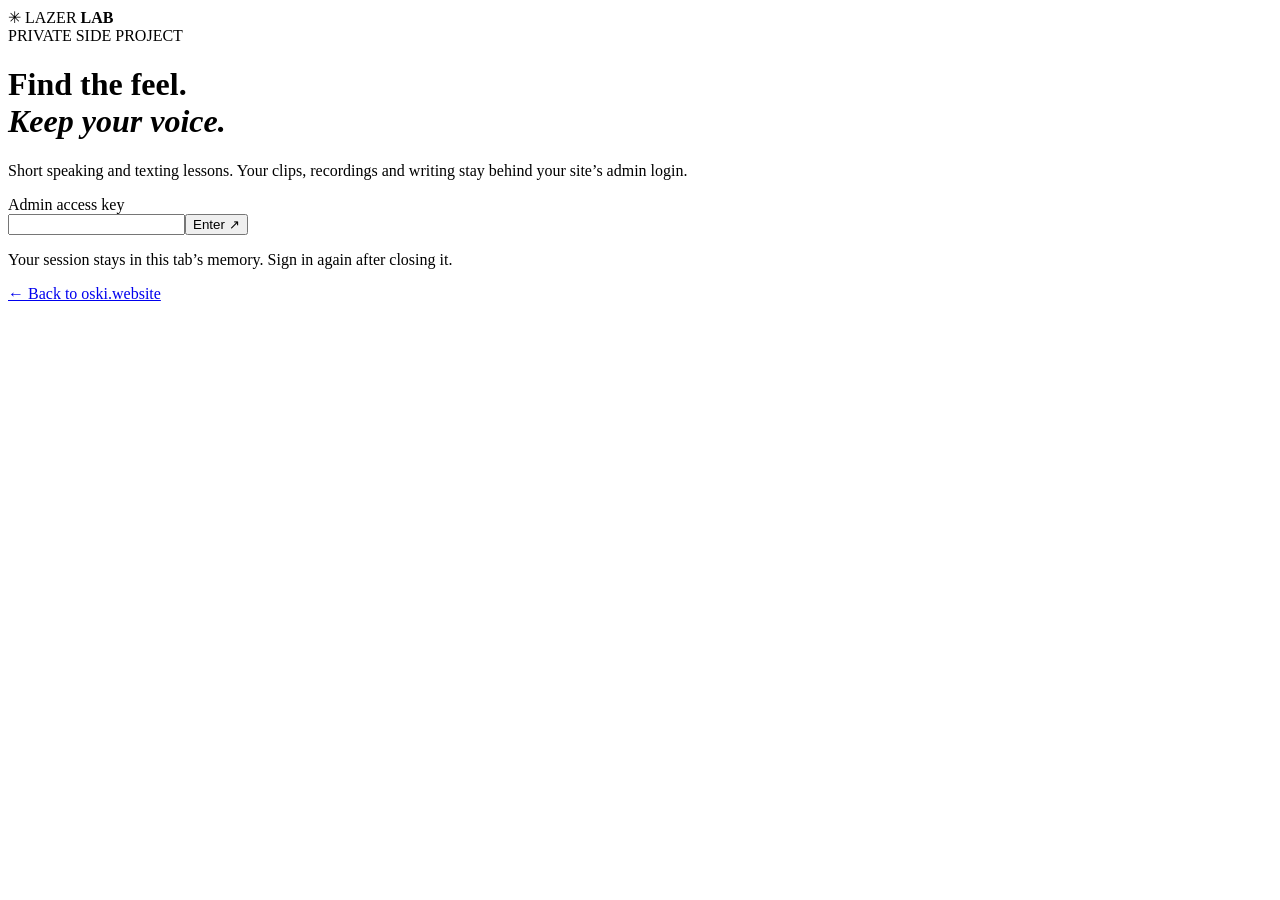
==== lazer/index.html @ a85c16ff "Add private LAZER LAB app at /lazer/" ====
<!doctype html>
<html lang="en">
<head>
  <meta charset="utf-8">
  <meta name="viewport" content="width=device-width,initial-scale=1">
  <meta name="robots" content="noindex,nofollow,noarchive">
  <meta name="referrer" content="strict-origin-when-cross-origin">
  <meta http-equiv="Content-Security-Policy" content="default-src 'none'; script-src 'self'; style-src 'self'; connect-src https://otyoaqppxycpvpsclqvy.supabase.co; img-src 'self' data:; media-src 'self' blob: https://otyoaqppxycpvpsclqvy.supabase.co; frame-src https://www.youtube.com https://www.youtube-nocookie.com; form-action 'none'; base-uri 'none'; object-src 'none'">
  <meta name="theme-color" content="#100a09">
  <title>LAZER LAB · Your voice, your words</title>
  <link rel="stylesheet" href="./style.css">
  <script src="./app.js" defer></script>
</head>
<body>
  <div class="ember" aria-hidden="true"></div>
  <main id="login" class="lock-screen">
    <div class="lock-card">
      <div class="brand"><span class="mark">✳</span> LAZER <b>LAB</b></div>
      <span class="kicker">PRIVATE SIDE PROJECT</span>
      <h1>Find the feel.<br><em>Keep your voice.</em></h1>
      <p>Short speaking and texting lessons. Your clips, recordings and writing stay behind your site’s admin login.</p>
      <label for="password">Admin access key</label>
      <div class="login-row"><input id="password" type="password" autocomplete="current-password"><button id="signIn" class="primary">Enter ↗</button></div>
      <p id="loginStatus" class="status" role="status">Your session stays in this tab’s memory. Sign in again after closing it.</p>
      <a href="/">← Back to oski.website</a>
    </div>
  </main>

  <div id="app" hidden>
    <header class="header">
      <button id="home" class="brand" aria-label="Go to Speak"><span class="mark">✳</span> LAZER <b>LAB</b></button>
      <nav class="nav" aria-label="Main navigation">
        <button data-tab="speak" class="active"><span class="nav-icon">◉</span> Speak</button>
        <button data-tab="text"><span class="nav-icon">✎</span> Text</button>
        <button data-tab="clips"><span class="nav-icon">▣</span> Clips</button>
        <button data-tab="history"><span class="nav-icon">▤</span> History</button>
      </nav>
      <button id="signOut" class="quiet">Sign out</button>
    </header>
    <div id="notice" class="notice" role="status" hidden></div>

    <section id="speak" class="page active" aria-labelledby="speakTitle">
      <div class="intro"><span class="kicker">SPEAK · 5 MINUTES</span><h1 id="speakTitle">Hear it. Try it. <em>Make it yours.</em></h1><p>One small change per round. The point is to carry it into your own words, without putting on somebody else’s voice.</p></div>
      <div id="speechPath" class="path"></div>
      <section id="speechLesson" class="lesson" hidden></section>
      <p class="footnote">Interview segments stream from YouTube after you choose to load them. YouTube receives playback data. The embedded player may be unavailable in some browsers; use the timestamped link. A segment is one example, not a rule about Southern speech or AAE.</p>
    </section>

    <section id="text" class="page" aria-labelledby="textTitle">
      <div class="intro"><span class="kicker">TEXT · YOUR WORDS</span><h1 id="textTitle">Make it readable. <em>Make it yours.</em></h1><p>Notice a move, then write an original reply. Selective spelling and short phrasing can be playful; forcing every word makes the message harder to understand.</p></div>
      <div class="text-grid">
        <div>
          <div id="textPath" class="path"></div>
          <section id="textLesson" class="lesson" hidden></section>
        </div>
        <aside class="shelf">
          <span class="kicker">SOURCE SHELF</span><h2>Actual writing signals, limited evidence.</h2>
          <p>Official release titles include <a href="https://music.apple.com/us/album/injoy/1734066796" target="_blank" rel="noopener noreferrer">“Injoy,” “injoyable,” “Awsum,” and “mini sto” ↗</a>. These are titles, not private texts or proof of a general spelling rule.</p>
          <p>A <a href="https://www.dazeddigital.com/life-culture/article/68773/1/algospeak-and-performing-for-the-algorithmic-imaginary" target="_blank" rel="noopener noreferrer">published discussion ↗</a> connects “fineshyt” to his videos. That is reported usage, not an authored message sample.</p>
          <details><summary>Add a real text example</summary><p>Paste a short public caption or a message you have permission to use. Label where it came from. It stays private here.</p><label for="textSource">Source label</label><input id="textSource" maxlength="100" placeholder="Post, date, screenshot note…"><label for="textUrl">Public link, optional</label><input id="textUrl" type="url" placeholder="https://…"><label for="textExample">Exact short excerpt</label><textarea id="textExample" maxlength="500" rows="3"></textarea><button id="saveTextSource" class="secondary">Save example</button></details>
          <div id="ownTexts"></div>
        </aside>
      </div>
    </section>

    <section id="clips" class="page" aria-labelledby="clipsTitle">
      <div class="intro"><span class="kicker">YOUR PRIVATE REFERENCES</span><h1 id="clipsTitle">Bring a moment <em>you trust.</em></h1><p>Use one speaker and a short conversational clip. You can practice from it without recording yourself.</p></div>
      <div class="upload lesson"><label for="clipFile">Audio or video · max 30 MB</label><input id="clipFile" type="file" accept="audio/*,video/mp4,video/webm,video/quicktime"><label for="clipTitle">Name this moment</label><input id="clipTitle" maxlength="160" placeholder="Interview · short answer"><label for="clipNote">What do you hear? (optional)</label><textarea id="clipNote" maxlength="500" rows="3" placeholder="One detail, your own words. If unsure, say so."></textarea><button id="uploadClip" class="primary">Save private clip</button><p class="footnote">Only submit clips you are allowed to use. Files are stored in a private Supabase bucket; the original is never published to the public site.</p></div>
      <div id="clipList" class="card-list"></div>
    </section>

    <section id="history" class="page" aria-labelledby="historyTitle">
      <div class="intro"><span class="kicker">YOUR PROGRESS</span><h1 id="historyTitle">What carried <em>over?</em></h1><p>Rounds and saved takes are practice evidence, not an accent score. A good sign is using a small habit in fresh words while feeling at ease.</p></div>
      <div id="historyList" class="card-list"></div>
      <p class="footnote">Manage every saved entry and its audio from the real <a href="/admin.html">/admin panel ↗</a>. Deletion controls are in its LAZER LAB tab.</p>
    </section>
    <footer><span>Small changes. Your own voice.</span><span>Private to the admin account · <a href="/">Back to main site ↗</a></span></footer>
  </div>
</body>
</html>
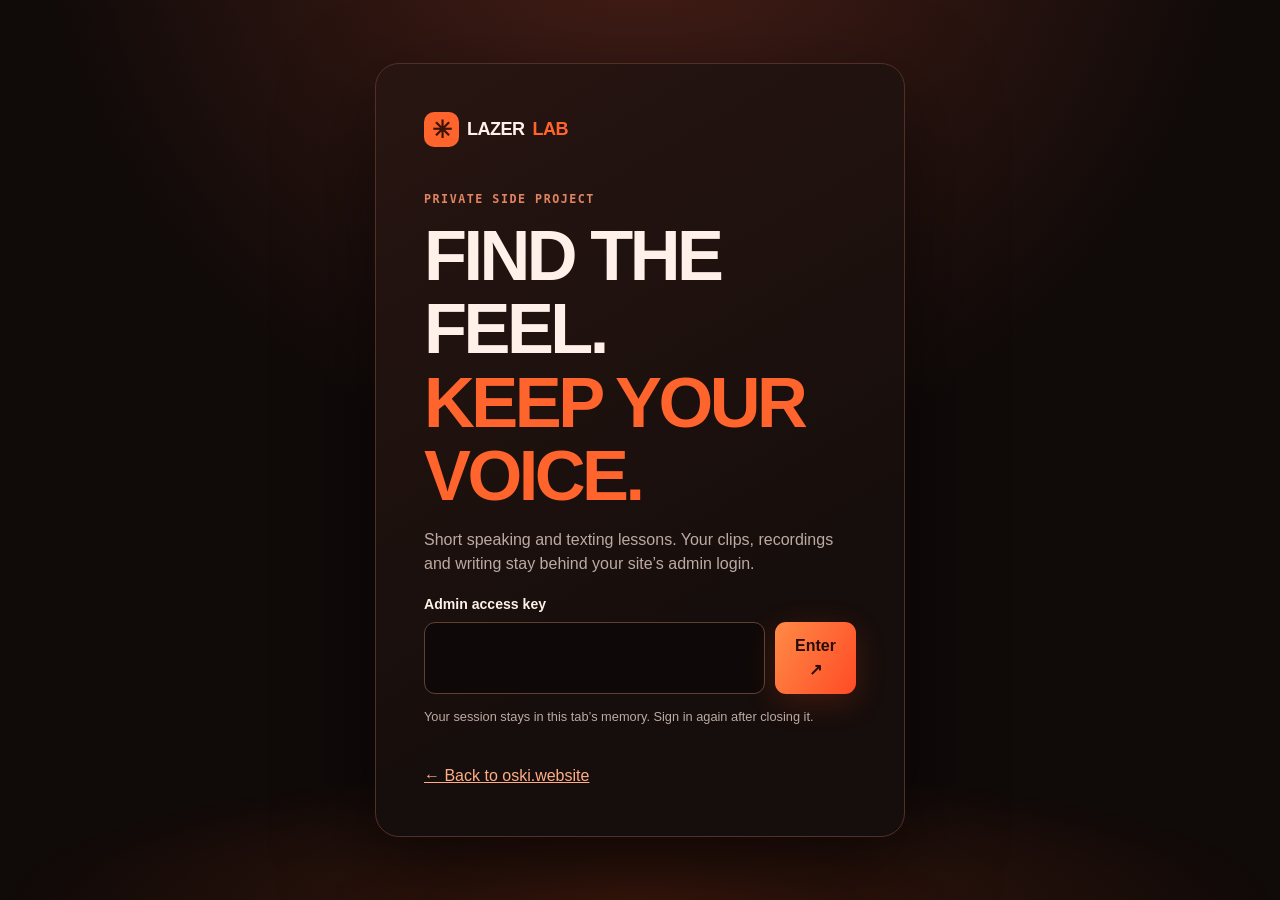
==== commit 4f37bda1: "Link history to the real /admin route" ====
--- a/lazer/index.html
+++ b/lazer/index.html
@@ -72,7 +72,7 @@
     <section id="history" class="page" aria-labelledby="historyTitle">
       <div class="intro"><span class="kicker">YOUR PROGRESS</span><h1 id="historyTitle">What carried <em>over?</em></h1><p>Rounds and saved takes are practice evidence, not an accent score. A good sign is using a small habit in fresh words while feeling at ease.</p></div>
       <div id="historyList" class="card-list"></div>
-      <p class="footnote">Manage every saved entry and its audio from the real <a href="/admin.html">/admin panel ↗</a>. Deletion controls are in its LAZER LAB tab.</p>
+      <p class="footnote">Manage every saved entry and its audio from the real <a href="/admin">/admin panel ↗</a>. Deletion controls are in its LAZER LAB tab.</p>
     </section>
     <footer><span>Small changes. Your own voice.</span><span>Private to the admin account · <a href="/">Back to main site ↗</a></span></footer>
   </div>
--- a/lazer/style.css
+++ b/lazer/style.css
@@ -0,0 +1,4 @@
+:root{color-scheme:dark;--bg:#100a09;--card:#1b1210;--edge:#513028;--text:#fff1e9;--muted:#bdaaa3;--hot:#ff642d;--soft:#3a2019;font-family:Arial,Helvetica,sans-serif}
+*{box-sizing:border-box}body{margin:0;background:radial-gradient(circle at 50% -15%,#4b2018 0,#100a09 38rem);color:var(--text);font-size:16px;line-height:1.5}button,input,textarea{font:inherit}button{cursor:pointer}button:disabled{opacity:.55;cursor:wait}a{color:#ffad86}a:hover{text-decoration:none}button:focus-visible,a:focus-visible,input:focus-visible,textarea:focus-visible{outline:2px solid #ff8b5a;outline-offset:3px}[hidden]{display:none!important}h1,h2,h3,p{margin-top:0}h1{font-size:clamp(2.4rem,6vw,4.4rem);line-height:1.04;letter-spacing:-.05em;font-weight:900;text-transform:uppercase;margin-bottom:16px}h1 em{font-style:normal;color:var(--hot)}h2{font-size:clamp(1.6rem,3vw,2.4rem);line-height:1.1;letter-spacing:-.035em}h3{font-size:1.15rem}p{color:var(--muted)}label{display:block;font-weight:700;font-size:.88rem;margin:18px 0 7px}input,textarea{display:block;width:100%;padding:13px 15px;color:var(--text);background:#0e0908;border:1px solid #604034;border-radius:11px}textarea{resize:vertical}button{border:0;color:var(--text)}button.primary,button.secondary{border-radius:11px;padding:12px 18px;font-weight:800;min-height:46px}button.primary{color:#280e08;background:linear-gradient(120deg,#ff8a46,#ff4b26);box-shadow:0 8px 30px #e7411735}button.primary:hover{filter:brightness(1.1)}button.secondary{background:#392019;border:1px solid #81503e;color:#ffe2d1}button.secondary:hover{background:#4c281c}button.quiet,button.back{background:transparent;color:#d8b4a5;padding:8px}.kicker{font:800 .73rem/1.4 ui-monospace,SFMono-Regular,monospace;letter-spacing:.13em;color:#e18463;text-transform:uppercase}.ember{position:fixed;inset:auto 0 0;height:15vh;z-index:-1;pointer-events:none;background:radial-gradient(ellipse at bottom,#e24d1a32,transparent 70%)}.brand{display:inline-flex;align-items:center;gap:8px;font-size:1.13rem;font-weight:900;letter-spacing:-.03em;background:none;padding:0}.brand b{color:var(--hot)}.mark{display:inline-grid;place-items:center;width:35px;height:35px;border-radius:10px;background:var(--hot);color:#3d1308;font-size:24px}.lock-screen{min-height:100dvh;display:grid;place-items:center;padding:24px}.lock-card{width:min(100%,530px);padding:clamp(24px,5vw,48px);border:1px solid var(--edge);border-radius:24px;background:linear-gradient(150deg,#281511,#160e0c 70%);box-shadow:0 35px 90px #0008}.lock-card .kicker{display:block;margin:44px 0 12px}.lock-card>a{display:inline-block;margin-top:25px}.login-row{display:flex;gap:10px}.login-row input{min-width:0}.status{font-size:.8rem;margin-top:13px}.header{position:sticky;top:0;z-index:5;min-height:76px;padding:12px max(20px,calc((100vw - 1140px)/2));display:flex;align-items:center;justify-content:space-between;gap:24px;background:#130c0bea;border-bottom:1px solid #4d2a20;backdrop-filter:blur(16px)}.nav{display:flex;gap:5px;background:#231511;border:1px solid #583226;border-radius:40px;padding:5px}.nav button{background:transparent;color:#bca69d;border-radius:32px;padding:9px 16px;font-weight:700}.nav button.active{color:#fff2e8;background:#543023}.nav-icon{margin-right:4px}.notice{max-width:1140px;margin:12px auto;padding:11px 17px;border-radius:10px;background:#283623;border:1px solid #728550;color:#e2f4d6}.notice.error{background:#45211a;border-color:#bd5742;color:#ffddd2}.page{display:none;max-width:1140px;min-height:72vh;margin:0 auto;padding:48px 20px 60px}.page.active{display:block}.intro{max-width:780px;margin-bottom:34px}.intro .kicker{display:block;margin-bottom:14px}.intro p{max-width:660px;font-size:1.08rem}.path{display:grid;gap:12px;max-width:790px}.path-card{width:100%;min-height:118px;display:grid;grid-template-columns:64px 1fr 28px;align-items:center;gap:18px;text-align:left;padding:18px 24px;border:1px solid #58382c;border-radius:19px;background:linear-gradient(120deg,#271814,#1b120f);transition:transform .15s,border-color .15s}.path-card:hover{transform:translateY(-2px);border-color:#d66b44}.path-card:first-child{border-color:#ec754c}.path-card.done{border-color:#7b5942}.level{width:56px;height:56px;display:grid;place-items:center;border-radius:50%;background:linear-gradient(135deg,#fe7237,#a42c15);font-weight:900;font-size:1.25rem;box-shadow:0 6px 24px #e3481745}.done .level{background:#4a4430;color:#e8d5b2}.path-card small{display:block;color:#dd906f;font:800 .72rem ui-monospace,monospace;letter-spacing:.1em}.path-card strong{display:block;font-size:1.5rem;line-height:1.15;margin:5px 0}.path-card em{display:block;font-style:normal;color:#ae9b91;font-size:.89rem}.arrow{font-size:1.5rem;color:#ff8a58}.lesson,.shelf,.saved-card{border:1px solid #59392d;border-radius:20px;background:linear-gradient(145deg,#231612,#17100e);padding:clamp(20px,3.5vw,36px)}.lesson{max-width:790px}.lesson .back{display:block;margin:-7px 0 27px}.lesson h2{margin:10px 0 20px}.lesson>p{max-width:610px}.lesson-steps{display:flex;gap:9px;margin:17px 0 22px;flex-wrap:wrap}.lesson-steps span{border:1px solid #5b392d;border-radius:50px;padding:6px 10px;color:#b79e91;font-size:.8rem}.lesson-steps .on{color:#ffb58a;border-color:#ff8a54}.player{margin:23px 0}.video-gate{width:100%;min-height:260px;display:grid;place-content:center;gap:4px;text-align:center;border-radius:14px;border:1px solid #975034;background:radial-gradient(circle at center,#66331f,#1a100e 65%)}.video-gate span{font-size:2rem;color:#ff8e4f}.video-gate strong{font-size:1.3rem}.video-gate small{color:#d9b4a2}.player iframe{display:block;width:100%;aspect-ratio:16/9;border:0;border-radius:14px;background:#000}.player audio,.player video,.record-area audio,.saved-card audio,.saved-card video{width:100%;max-height:350px;margin-top:12px}.cue{margin:22px 0;padding:18px 21px;background:#392017;border-left:3px solid var(--hot);border-radius:8px}.cue b{font:.75rem ui-monospace,monospace;color:#ffac82}.cue p{margin:8px 0 0;color:#f8d9c8}.guard{font-size:.91rem}.prompt{margin:25px 0;padding:25px;background:#130d0c;border:1px solid #624034;border-radius:14px}.prompt small{display:block;color:#e5835d;font-weight:800;letter-spacing:.08em}.prompt strong{display:block;font-size:1.35rem;margin-top:9px}.record-area{border-top:1px solid #55342a;border-bottom:1px solid #55342a;padding:22px 0;margin:20px 0}.record-area p{max-width:580px;margin:5px 0 14px}.record-area button+button{margin-left:10px}.lesson>.primary{margin-top:22px}.footnote{font-size:.81rem;color:#98847d;max-width:790px;margin:18px 0}.text-grid{display:grid;grid-template-columns:minmax(0,1.5fr) minmax(280px,1fr);gap:24px;align-items:start}.shelf{padding:27px}.shelf h2{font-size:1.45rem;margin:10px 0}.shelf p{font-size:.89rem}.shelf details{margin:22px 0;padding-top:18px;border-top:1px solid #563529}.shelf summary{cursor:pointer;font-weight:800;color:#ffa876}.shelf textarea{margin-bottom:12px}.source-card{margin:14px 0;padding:14px;border:1px solid #654337;border-radius:10px;background:#140d0b}.source-card p{margin:7px 0;overflow-wrap:anywhere}.feedback{padding:14px;margin:15px 0;border-radius:10px;background:#3b291e;color:#ffe0c4;min-height:3rem}.feedback:empty{display:none}#saveReply{display:block;margin-top:15px}.upload{max-width:660px}.upload .primary{margin-top:18px}.card-list{display:grid;grid-template-columns:repeat(2,minmax(0,1fr));gap:16px;max-width:900px;margin-top:22px}.saved-card h3{margin:10px 0}.saved-card p{overflow-wrap:anywhere}.card-actions{display:flex;gap:12px;flex-wrap:wrap}.empty{padding:25px;border:1px dashed #644135;border-radius:16px;color:#bba59a}footer{max-width:1140px;margin:auto;padding:25px 20px 100px;border-top:1px solid #442920;display:flex;justify-content:space-between;gap:12px;font-size:.83rem;color:#98847d}
+@media(max-width:760px){.header{padding:11px 17px}.header .brand{font-size:.9rem}.header .mark{width:28px;height:28px}.nav{position:fixed;left:12px;right:12px;bottom:11px;justify-content:space-around;background:#1e120ff4;border-radius:17px;box-shadow:0 10px 30px #0009}.nav button{display:grid;place-items:center;gap:0;min-width:20%;font-size:.73rem;padding:7px}.nav-icon{font-size:1.2rem;margin:0}.header #signOut{font-size:.78rem}.page{padding:30px 17px 50px}.text-grid{grid-template-columns:1fr}.shelf{order:2}.card-list{grid-template-columns:1fr}.path-card{grid-template-columns:48px 1fr 18px;gap:12px;padding:14px;min-height:100px}.level{width:46px;height:46px}.path-card strong{font-size:1.23rem}.path-card em{font-size:.78rem}.video-gate{min-height:190px}footer{display:block;padding-bottom:100px}footer span{display:block;margin-bottom:8px}}
+@media(prefers-reduced-motion:reduce){*{transition:none!important}}
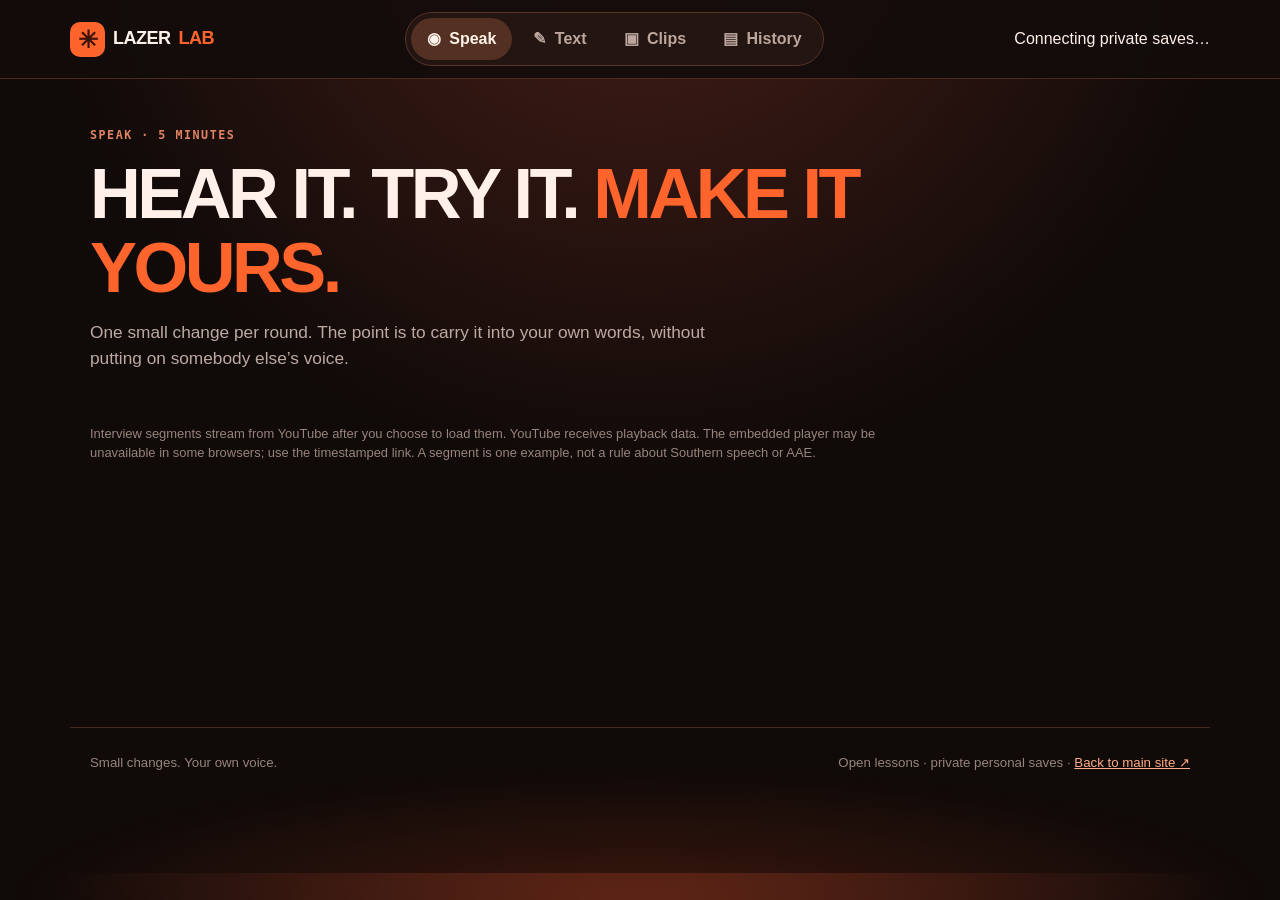
==== commit d213d283: "Open LAZER LAB lessons and add private guest saves with admin inactivity cleanup" ====
--- a/lazer/index.html
+++ b/lazer/index.html
@@ -13,20 +13,7 @@
 </head>
 <body>
   <div class="ember" aria-hidden="true"></div>
-  <main id="login" class="lock-screen">
-    <div class="lock-card">
-      <div class="brand"><span class="mark">✳</span> LAZER <b>LAB</b></div>
-      <span class="kicker">PRIVATE SIDE PROJECT</span>
-      <h1>Find the feel.<br><em>Keep your voice.</em></h1>
-      <p>Short speaking and texting lessons. Your clips, recordings and writing stay behind your site’s admin login.</p>
-      <label for="password">Admin access key</label>
-      <div class="login-row"><input id="password" type="password" autocomplete="current-password"><button id="signIn" class="primary">Enter ↗</button></div>
-      <p id="loginStatus" class="status" role="status">Your session stays in this tab’s memory. Sign in again after closing it.</p>
-      <a href="/">← Back to oski.website</a>
-    </div>
-  </main>
-
-  <div id="app" hidden>
+  <div id="app">
     <header class="header">
       <button id="home" class="brand" aria-label="Go to Speak"><span class="mark">✳</span> LAZER <b>LAB</b></button>
       <nav class="nav" aria-label="Main navigation">
@@ -35,7 +22,7 @@
         <button data-tab="clips"><span class="nav-icon">▣</span> Clips</button>
         <button data-tab="history"><span class="nav-icon">▤</span> History</button>
       </nav>
-      <button id="signOut" class="quiet">Sign out</button>
+      <span id="saveState" class="tiny" role="status">Connecting private saves…</span>
     </header>
     <div id="notice" class="notice" role="status" hidden></div>
 
@@ -72,9 +59,9 @@
     <section id="history" class="page" aria-labelledby="historyTitle">
       <div class="intro"><span class="kicker">YOUR PROGRESS</span><h1 id="historyTitle">What carried <em>over?</em></h1><p>Rounds and saved takes are practice evidence, not an accent score. A good sign is using a small habit in fresh words while feeling at ease.</p></div>
       <div id="historyList" class="card-list"></div>
-      <p class="footnote">Manage every saved entry and its audio from the real <a href="/admin">/admin panel ↗</a>. Deletion controls are in its LAZER LAB tab.</p>
+      <p class="footnote">Your saved material is private to this browser’s guest session and the site admin. If you clear this browser’s data, you may lose access to your saves. The admin can delete files and old inactive accounts’ material from the <a href="/admin">/admin panel ↗</a>.</p>
     </section>
-    <footer><span>Small changes. Your own voice.</span><span>Private to the admin account · <a href="/">Back to main site ↗</a></span></footer>
+    <footer><span>Small changes. Your own voice.</span><span>Open lessons · private personal saves · <a href="/">Back to main site ↗</a></span></footer>
   </div>
 </body>
 </html>
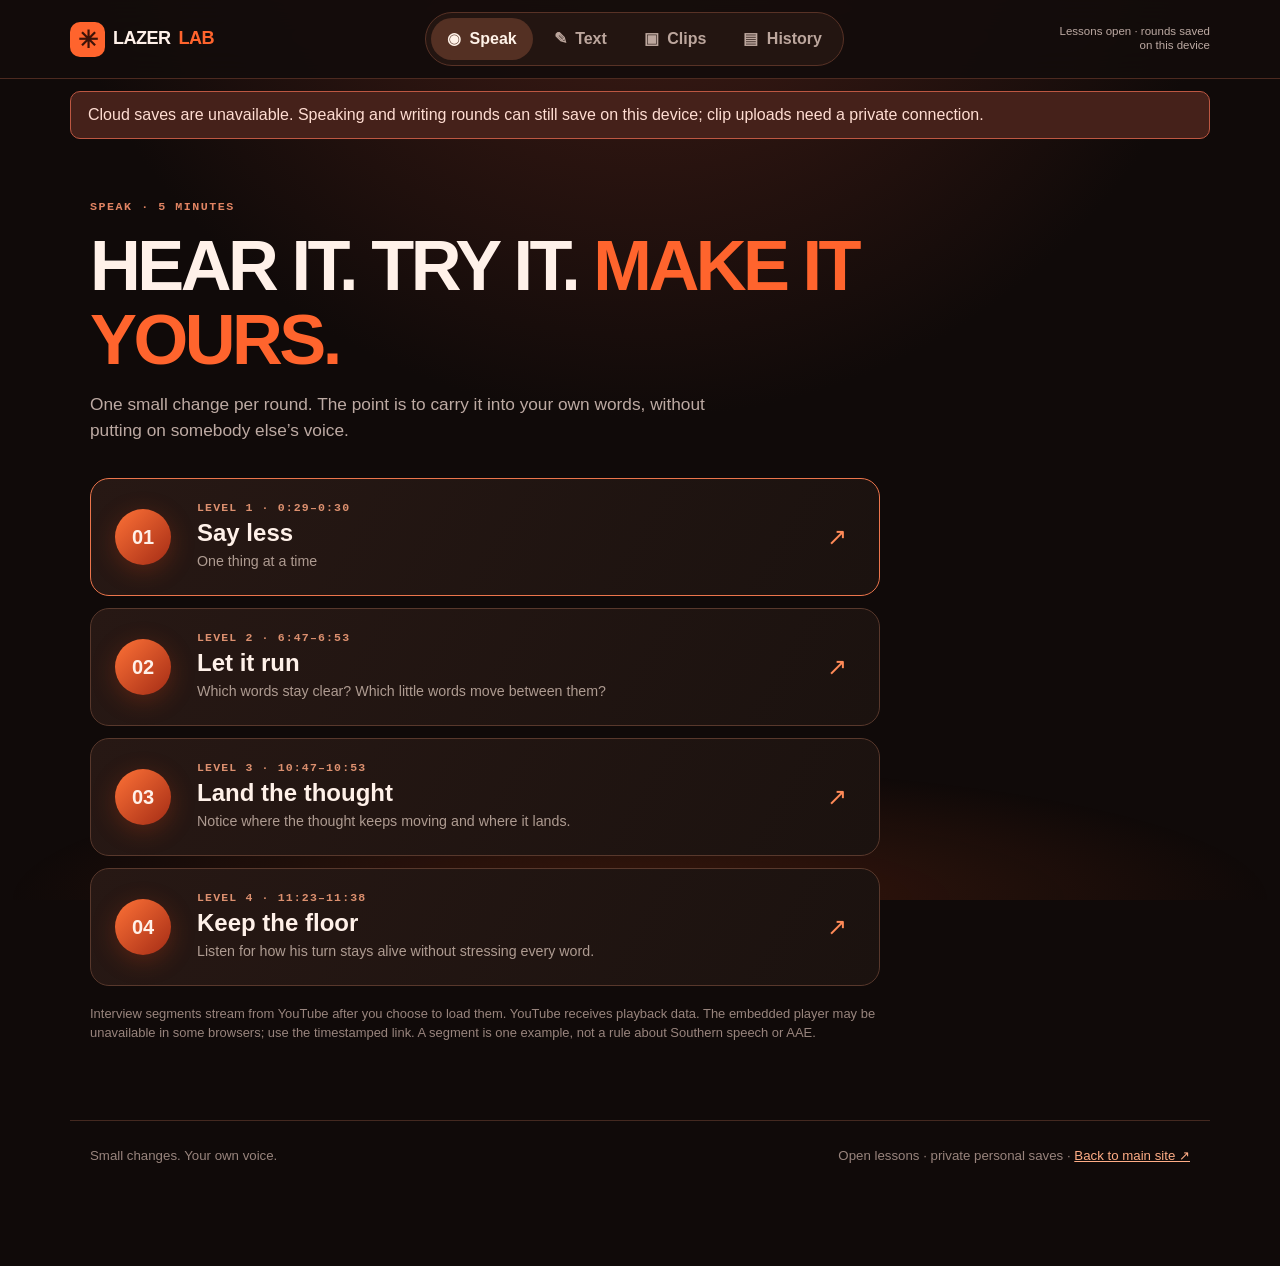
==== commit e4b34302: "Keep speaking and writing rounds usable during private storage outages" ====
--- a/lazer/index.html
+++ b/lazer/index.html
@@ -59,7 +59,7 @@
     <section id="history" class="page" aria-labelledby="historyTitle">
       <div class="intro"><span class="kicker">YOUR PROGRESS</span><h1 id="historyTitle">What carried <em>over?</em></h1><p>Rounds and saved takes are practice evidence, not an accent score. A good sign is using a small habit in fresh words while feeling at ease.</p></div>
       <div id="historyList" class="card-list"></div>
-      <p class="footnote">Your saved material is private to this browser’s guest session and the site admin. If you clear this browser’s data, you may lose access to your saves. The admin can delete files and old inactive accounts’ material from the <a href="/admin">/admin panel ↗</a>.</p>
+      <p class="footnote">Private cloud saves belong to this browser’s guest session and can be deleted by the site admin. If cloud saving is unavailable, speaking and writing rounds stay only in this browser until they can sync; clip uploads need a connection. Clearing browser data may lose access to your saves. The admin can remove cloud files and inactive accounts’ material from the <a href="/admin">/admin panel ↗</a>.</p>
     </section>
     <footer><span>Small changes. Your own voice.</span><span>Open lessons · private personal saves · <a href="/">Back to main site ↗</a></span></footer>
   </div>
--- a/lazer/style.css
+++ b/lazer/style.css
@@ -2,3 +2,5 @@
 *{box-sizing:border-box}body{margin:0;background:radial-gradient(circle at 50% -15%,#4b2018 0,#100a09 38rem);color:var(--text);font-size:16px;line-height:1.5}button,input,textarea{font:inherit}button{cursor:pointer}button:disabled{opacity:.55;cursor:wait}a{color:#ffad86}a:hover{text-decoration:none}button:focus-visible,a:focus-visible,input:focus-visible,textarea:focus-visible{outline:2px solid #ff8b5a;outline-offset:3px}[hidden]{display:none!important}h1,h2,h3,p{margin-top:0}h1{font-size:clamp(2.4rem,6vw,4.4rem);line-height:1.04;letter-spacing:-.05em;font-weight:900;text-transform:uppercase;margin-bottom:16px}h1 em{font-style:normal;color:var(--hot)}h2{font-size:clamp(1.6rem,3vw,2.4rem);line-height:1.1;letter-spacing:-.035em}h3{font-size:1.15rem}p{color:var(--muted)}label{display:block;font-weight:700;font-size:.88rem;margin:18px 0 7px}input,textarea{display:block;width:100%;padding:13px 15px;color:var(--text);background:#0e0908;border:1px solid #604034;border-radius:11px}textarea{resize:vertical}button{border:0;color:var(--text)}button.primary,button.secondary{border-radius:11px;padding:12px 18px;font-weight:800;min-height:46px}button.primary{color:#280e08;background:linear-gradient(120deg,#ff8a46,#ff4b26);box-shadow:0 8px 30px #e7411735}button.primary:hover{filter:brightness(1.1)}button.secondary{background:#392019;border:1px solid #81503e;color:#ffe2d1}button.secondary:hover{background:#4c281c}button.quiet,button.back{background:transparent;color:#d8b4a5;padding:8px}.kicker{font:800 .73rem/1.4 ui-monospace,SFMono-Regular,monospace;letter-spacing:.13em;color:#e18463;text-transform:uppercase}.ember{position:fixed;inset:auto 0 0;height:15vh;z-index:-1;pointer-events:none;background:radial-gradient(ellipse at bottom,#e24d1a32,transparent 70%)}.brand{display:inline-flex;align-items:center;gap:8px;font-size:1.13rem;font-weight:900;letter-spacing:-.03em;background:none;padding:0}.brand b{color:var(--hot)}.mark{display:inline-grid;place-items:center;width:35px;height:35px;border-radius:10px;background:var(--hot);color:#3d1308;font-size:24px}.lock-screen{min-height:100dvh;display:grid;place-items:center;padding:24px}.lock-card{width:min(100%,530px);padding:clamp(24px,5vw,48px);border:1px solid var(--edge);border-radius:24px;background:linear-gradient(150deg,#281511,#160e0c 70%);box-shadow:0 35px 90px #0008}.lock-card .kicker{display:block;margin:44px 0 12px}.lock-card>a{display:inline-block;margin-top:25px}.login-row{display:flex;gap:10px}.login-row input{min-width:0}.status{font-size:.8rem;margin-top:13px}.header{position:sticky;top:0;z-index:5;min-height:76px;padding:12px max(20px,calc((100vw - 1140px)/2));display:flex;align-items:center;justify-content:space-between;gap:24px;background:#130c0bea;border-bottom:1px solid #4d2a20;backdrop-filter:blur(16px)}.nav{display:flex;gap:5px;background:#231511;border:1px solid #583226;border-radius:40px;padding:5px}.nav button{background:transparent;color:#bca69d;border-radius:32px;padding:9px 16px;font-weight:700}.nav button.active{color:#fff2e8;background:#543023}.nav-icon{margin-right:4px}.notice{max-width:1140px;margin:12px auto;padding:11px 17px;border-radius:10px;background:#283623;border:1px solid #728550;color:#e2f4d6}.notice.error{background:#45211a;border-color:#bd5742;color:#ffddd2}.page{display:none;max-width:1140px;min-height:72vh;margin:0 auto;padding:48px 20px 60px}.page.active{display:block}.intro{max-width:780px;margin-bottom:34px}.intro .kicker{display:block;margin-bottom:14px}.intro p{max-width:660px;font-size:1.08rem}.path{display:grid;gap:12px;max-width:790px}.path-card{width:100%;min-height:118px;display:grid;grid-template-columns:64px 1fr 28px;align-items:center;gap:18px;text-align:left;padding:18px 24px;border:1px solid #58382c;border-radius:19px;background:linear-gradient(120deg,#271814,#1b120f);transition:transform .15s,border-color .15s}.path-card:hover{transform:translateY(-2px);border-color:#d66b44}.path-card:first-child{border-color:#ec754c}.path-card.done{border-color:#7b5942}.level{width:56px;height:56px;display:grid;place-items:center;border-radius:50%;background:linear-gradient(135deg,#fe7237,#a42c15);font-weight:900;font-size:1.25rem;box-shadow:0 6px 24px #e3481745}.done .level{background:#4a4430;color:#e8d5b2}.path-card small{display:block;color:#dd906f;font:800 .72rem ui-monospace,monospace;letter-spacing:.1em}.path-card strong{display:block;font-size:1.5rem;line-height:1.15;margin:5px 0}.path-card em{display:block;font-style:normal;color:#ae9b91;font-size:.89rem}.arrow{font-size:1.5rem;color:#ff8a58}.lesson,.shelf,.saved-card{border:1px solid #59392d;border-radius:20px;background:linear-gradient(145deg,#231612,#17100e);padding:clamp(20px,3.5vw,36px)}.lesson{max-width:790px}.lesson .back{display:block;margin:-7px 0 27px}.lesson h2{margin:10px 0 20px}.lesson>p{max-width:610px}.lesson-steps{display:flex;gap:9px;margin:17px 0 22px;flex-wrap:wrap}.lesson-steps span{border:1px solid #5b392d;border-radius:50px;padding:6px 10px;color:#b79e91;font-size:.8rem}.lesson-steps .on{color:#ffb58a;border-color:#ff8a54}.player{margin:23px 0}.video-gate{width:100%;min-height:260px;display:grid;place-content:center;gap:4px;text-align:center;border-radius:14px;border:1px solid #975034;background:radial-gradient(circle at center,#66331f,#1a100e 65%)}.video-gate span{font-size:2rem;color:#ff8e4f}.video-gate strong{font-size:1.3rem}.video-gate small{color:#d9b4a2}.player iframe{display:block;width:100%;aspect-ratio:16/9;border:0;border-radius:14px;background:#000}.player audio,.player video,.record-area audio,.saved-card audio,.saved-card video{width:100%;max-height:350px;margin-top:12px}.cue{margin:22px 0;padding:18px 21px;background:#392017;border-left:3px solid var(--hot);border-radius:8px}.cue b{font:.75rem ui-monospace,monospace;color:#ffac82}.cue p{margin:8px 0 0;color:#f8d9c8}.guard{font-size:.91rem}.prompt{margin:25px 0;padding:25px;background:#130d0c;border:1px solid #624034;border-radius:14px}.prompt small{display:block;color:#e5835d;font-weight:800;letter-spacing:.08em}.prompt strong{display:block;font-size:1.35rem;margin-top:9px}.record-area{border-top:1px solid #55342a;border-bottom:1px solid #55342a;padding:22px 0;margin:20px 0}.record-area p{max-width:580px;margin:5px 0 14px}.record-area button+button{margin-left:10px}.lesson>.primary{margin-top:22px}.footnote{font-size:.81rem;color:#98847d;max-width:790px;margin:18px 0}.text-grid{display:grid;grid-template-columns:minmax(0,1.5fr) minmax(280px,1fr);gap:24px;align-items:start}.shelf{padding:27px}.shelf h2{font-size:1.45rem;margin:10px 0}.shelf p{font-size:.89rem}.shelf details{margin:22px 0;padding-top:18px;border-top:1px solid #563529}.shelf summary{cursor:pointer;font-weight:800;color:#ffa876}.shelf textarea{margin-bottom:12px}.source-card{margin:14px 0;padding:14px;border:1px solid #654337;border-radius:10px;background:#140d0b}.source-card p{margin:7px 0;overflow-wrap:anywhere}.feedback{padding:14px;margin:15px 0;border-radius:10px;background:#3b291e;color:#ffe0c4;min-height:3rem}.feedback:empty{display:none}#saveReply{display:block;margin-top:15px}.upload{max-width:660px}.upload .primary{margin-top:18px}.card-list{display:grid;grid-template-columns:repeat(2,minmax(0,1fr));gap:16px;max-width:900px;margin-top:22px}.saved-card h3{margin:10px 0}.saved-card p{overflow-wrap:anywhere}.card-actions{display:flex;gap:12px;flex-wrap:wrap}.empty{padding:25px;border:1px dashed #644135;border-radius:16px;color:#bba59a}footer{max-width:1140px;margin:auto;padding:25px 20px 100px;border-top:1px solid #442920;display:flex;justify-content:space-between;gap:12px;font-size:.83rem;color:#98847d}
 @media(max-width:760px){.header{padding:11px 17px}.header .brand{font-size:.9rem}.header .mark{width:28px;height:28px}.nav{position:fixed;left:12px;right:12px;bottom:11px;justify-content:space-around;background:#1e120ff4;border-radius:17px;box-shadow:0 10px 30px #0009}.nav button{display:grid;place-items:center;gap:0;min-width:20%;font-size:.73rem;padding:7px}.nav-icon{font-size:1.2rem;margin:0}.header #signOut{font-size:.78rem}.page{padding:30px 17px 50px}.text-grid{grid-template-columns:1fr}.shelf{order:2}.card-list{grid-template-columns:1fr}.path-card{grid-template-columns:48px 1fr 18px;gap:12px;padding:14px;min-height:100px}.level{width:46px;height:46px}.path-card strong{font-size:1.23rem}.path-card em{font-size:.78rem}.video-gate{min-height:190px}footer{display:block;padding-bottom:100px}footer span{display:block;margin-bottom:8px}}
 @media(prefers-reduced-motion:reduce){*{transition:none!important}}
+#saveState{max-width:155px;color:#bdaaa3;font-size:.72rem;line-height:1.2;text-align:right}
+@media(max-width:760px){#saveState{max-width:105px;font-size:.62rem}.header{gap:8px}}
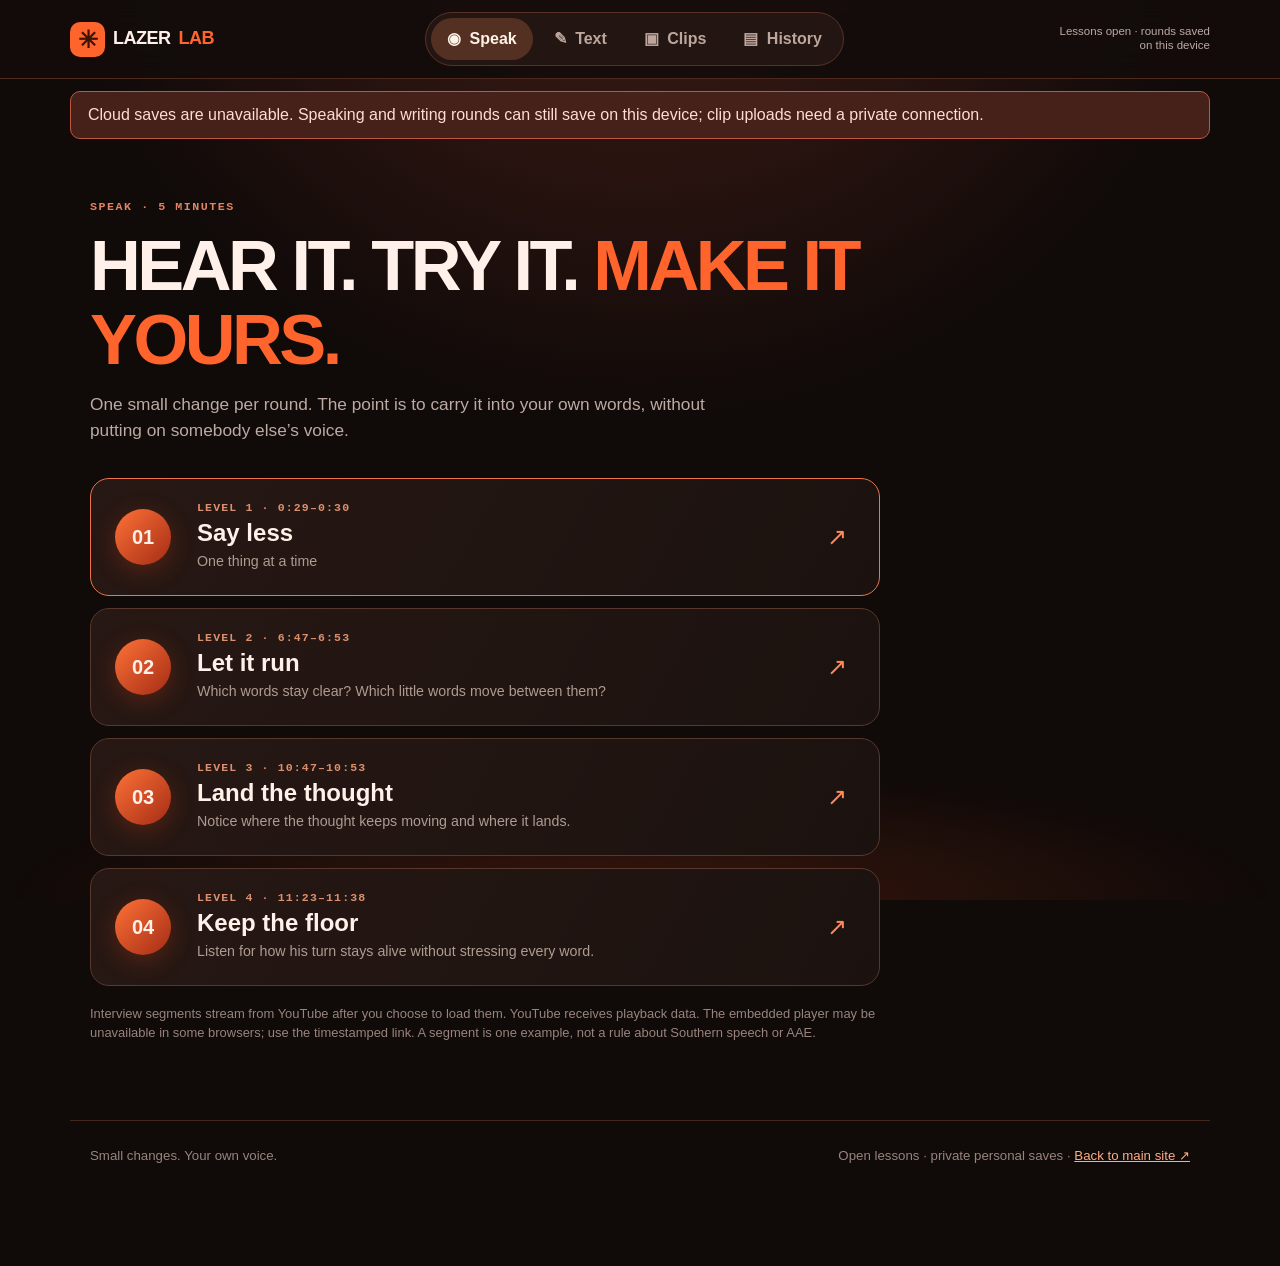
==== commit 38ab5355: "Show offline clip state while lessons remain public" ====
--- a/lazer/index.html
+++ b/lazer/index.html
@@ -8,8 +8,8 @@
   <meta http-equiv="Content-Security-Policy" content="default-src 'none'; script-src 'self'; style-src 'self'; connect-src https://otyoaqppxycpvpsclqvy.supabase.co; img-src 'self' data:; media-src 'self' blob: https://otyoaqppxycpvpsclqvy.supabase.co; frame-src https://www.youtube.com https://www.youtube-nocookie.com; form-action 'none'; base-uri 'none'; object-src 'none'">
   <meta name="theme-color" content="#100a09">
   <title>LAZER LAB · Your voice, your words</title>
-  <link rel="stylesheet" href="./style.css">
-  <script src="./app.js" defer></script>
+  <link rel="stylesheet" href="./style.css?v=guest-3">
+  <script src="./app.js?v=guest-3" defer></script>
 </head>
 <body>
   <div class="ember" aria-hidden="true"></div>
@@ -52,7 +52,7 @@
 
     <section id="clips" class="page" aria-labelledby="clipsTitle">
       <div class="intro"><span class="kicker">YOUR PRIVATE REFERENCES</span><h1 id="clipsTitle">Bring a moment <em>you trust.</em></h1><p>Use one speaker and a short conversational clip. You can practice from it without recording yourself.</p></div>
-      <div class="upload lesson"><label for="clipFile">Audio or video · max 30 MB</label><input id="clipFile" type="file" accept="audio/*,video/mp4,video/webm,video/quicktime"><label for="clipTitle">Name this moment</label><input id="clipTitle" maxlength="160" placeholder="Interview · short answer"><label for="clipNote">What do you hear? (optional)</label><textarea id="clipNote" maxlength="500" rows="3" placeholder="One detail, your own words. If unsure, say so."></textarea><button id="uploadClip" class="primary">Save private clip</button><p class="footnote">Only submit clips you are allowed to use. Files are stored in a private Supabase bucket; the original is never published to the public site.</p></div>
+      <div class="upload lesson"><label for="clipFile">Audio or video · max 30 MB</label><input id="clipFile" type="file" accept="audio/*,video/mp4,video/webm,video/quicktime"><label for="clipTitle">Name this moment</label><input id="clipTitle" maxlength="160" placeholder="Interview · short answer"><label for="clipNote">What do you hear? (optional)</label><textarea id="clipNote" maxlength="500" rows="3" placeholder="One detail, your own words. If unsure, say so."></textarea><button id="uploadClip" class="primary" disabled>Connecting private uploads…</button><p id="clipConnection" class="footnote">Connecting private storage…</p><p class="footnote">Only submit clips you are allowed to use. Files are stored in a private Supabase bucket; the original is never published to the public site.</p></div>
       <div id="clipList" class="card-list"></div>
     </section>
 
